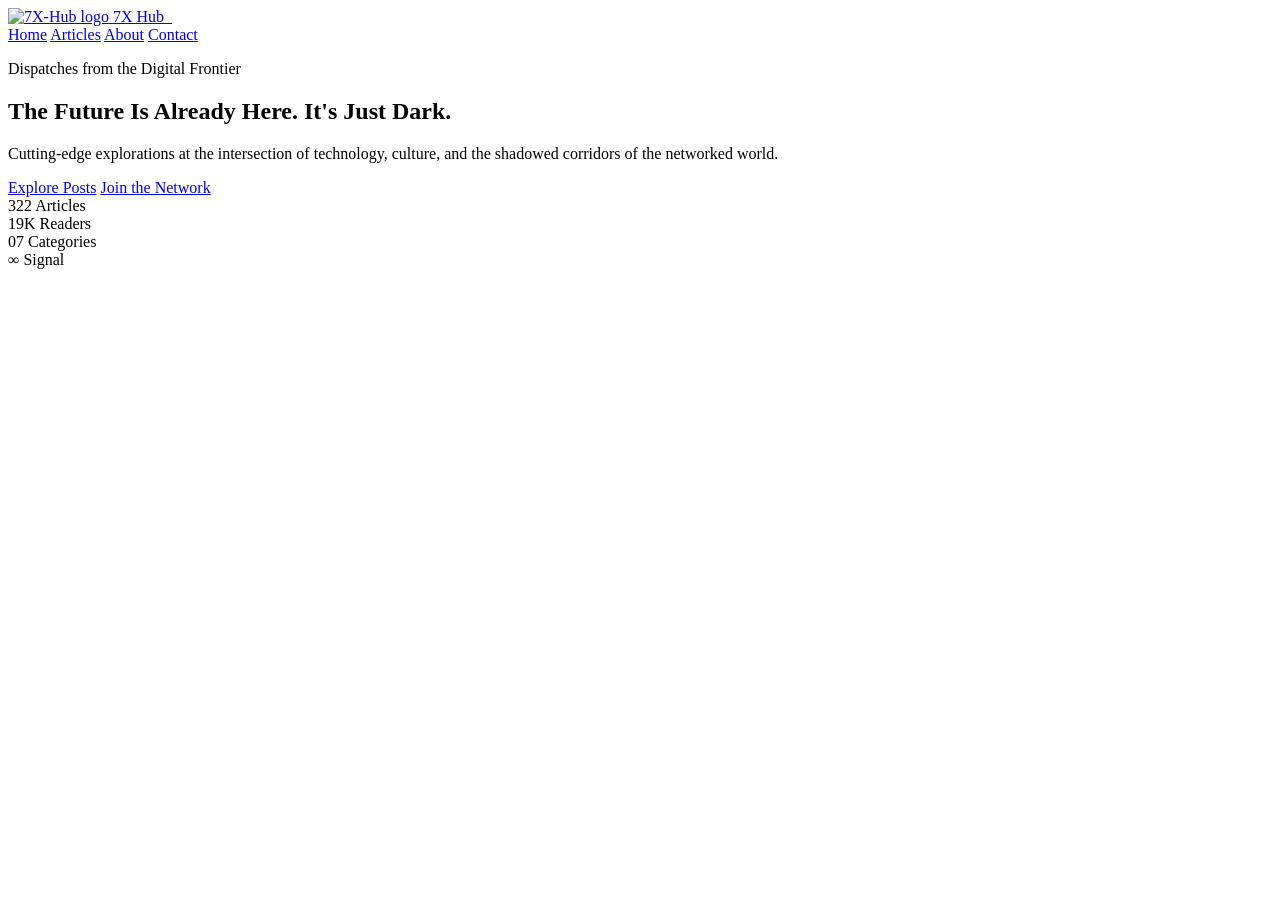
==== index.html @ 9448e5d7 "Add initial HTML structure for 7X Hub landing page" ====
<!DOCTYPE html>
<html lang="en">

<head>
    <meta charset="UTF-8">
    <meta name="viewport" content="width=device-width, initial-scale=1.0">
    <title>7X Hub</title>

    <link rel="stylesheet" href="assets/CSS/style.css">
</head>

<body>
    <!-- Header -->
    <header class="site-header">
        <div class="container">
            <div class="header-inner">
                <a href="index.html" class="site-logo">
                    <img src="assets/images/X-Core-V1.png" alt="7X-Hub logo">
                    7X Hub<span>_</span>
                </a>
                <nav class="site-nav" id="siteNav">
                    <a href="index.html" class="nav-link active">Home</a>
                    <a href="article.html" class="nav-link">Articles</a>
                    <a href="#" class="nav-link">About</a>
                    <a href="contact.html" class="nav-cta">Contact</a>
                </nav>
            </div>
        </div>
    </header>

    <main>
        <!-- Hero -->
        <section class="hero">
            <div class="container" style="position:relative;">
                <p class="hero-p">Dispatches from the Digital Frontier</p>
                <h1 class="hero-title">
                    <span class="line-dim">The Future</span>
                    <span class="line-accent">Is Already Here.</span>
                    <span class="line-dim">It's Just Dark.</span>
                </h1>
                <p class="hero-subtitle">
                    Cutting-edge explorations at the intersection of technology, culture, and the shadowed corridors of
                    the networked world.
                </p>
                <div class="hero-actions">
                    <a href="#" class="btn btn-primary btn-arrow">Explore Posts</a>
                    <a href="contact.html" class="btn btn-ghost">Join the Network</a>
                </div>
                <div class="hero-stats">

                    <div class="stat-item">
                        <span class="stat-value">322</span>
                        <span class="stat-label">Articles</span>
                    </div>

                    <div class="stat-item">
                        <span class="stat-value">19K</span>
                        <span class="stat-label">Readers</span>
                    </div>

                    <div class="stat-item">
                        <span class="stat-value">07</span>
                        <span class="stat-label">Categories</span>
                    </div>

                    <div class="stat-item">
                        <span class="stat-value">∞</span>
                        <span class="stat-label">Signal</span>
                    </div>
                </div>
            </div>
        </section>

    </main>

</body>

</html>
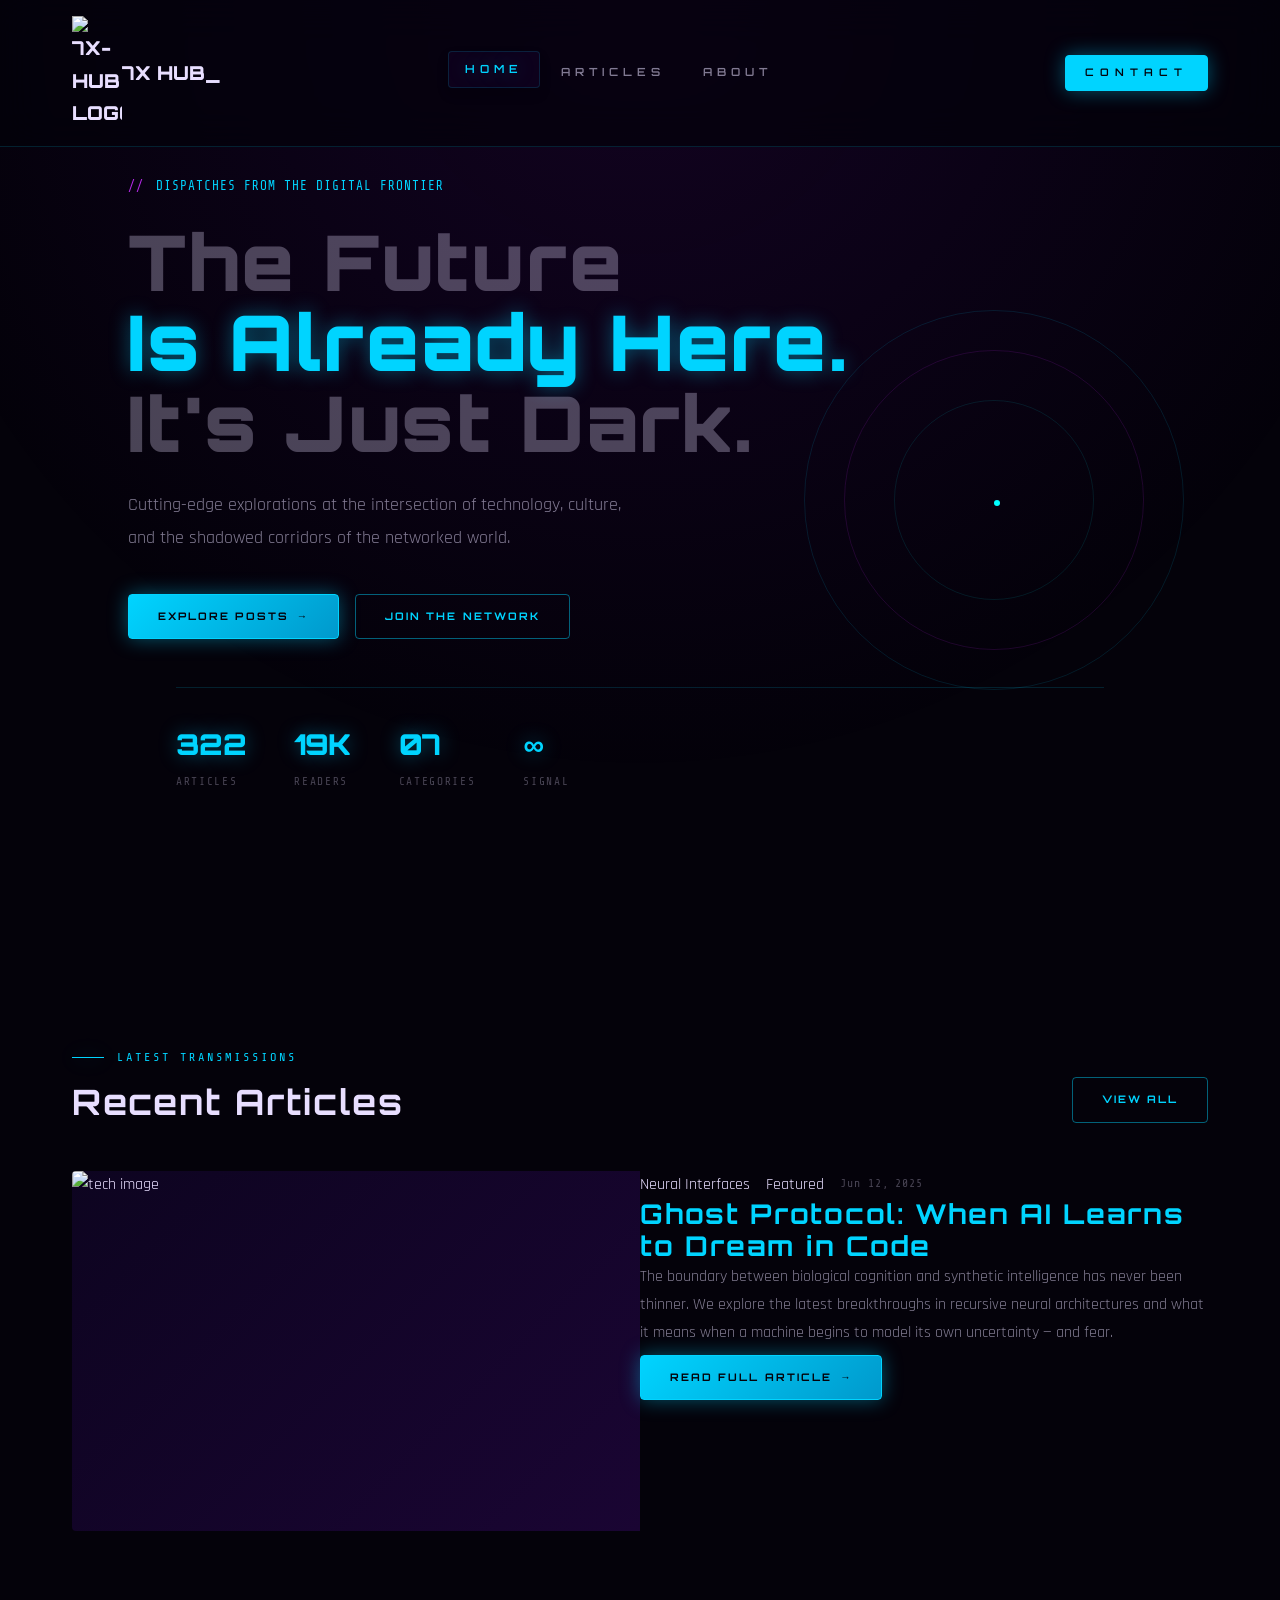
==== commit 33432940: "Add new styles for hero and posts sections, update logo paths, and remove unused images" ====
--- a/index.html
+++ b/index.html
@@ -7,6 +7,7 @@
     <title>7X Hub</title>
 
     <link rel="stylesheet" href="assets/CSS/style.css">
+    <link rel="stylesheet" href="assets/CSS/index.css">
 </head>
 
 <body>
@@ -15,7 +16,7 @@
         <div class="container">
             <div class="header-inner">
                 <a href="index.html" class="site-logo">
-                    <img src="assets/images/X-Core-V1.png" alt="7X-Hub logo">
+                    <img src="assets/images/logo/X-Core-V1.png" alt="7X-Hub logo">
                     7X Hub<span>_</span>
                 </a>
                 <nav class="site-nav" id="siteNav">
@@ -34,8 +35,8 @@
             <div class="container" style="position:relative;">
                 <p class="hero-p">Dispatches from the Digital Frontier</p>
                 <h1 class="hero-title">
-                    <span class="line-dim">The Future</span>
-                    <span class="line-accent">Is Already Here.</span>
+                    <span class="line-dim">The Future</span><br>
+                    <span class="line-accent">Is Already Here.</span><br>
                     <span class="line-dim">It's Just Dark.</span>
                 </h1>
                 <p class="hero-subtitle">
@@ -47,7 +48,6 @@
                     <a href="contact.html" class="btn btn-ghost">Join the Network</a>
                 </div>
                 <div class="hero-stats">
-
                     <div class="stat-item">
                         <span class="stat-value">322</span>
                         <span class="stat-label">Articles</span>
@@ -68,8 +68,52 @@
                         <span class="stat-label">Signal</span>
                     </div>
                 </div>
+
+                <!-- Rings -->
+                <div class="hero-decor">
+                    <div class="hero-decor-circle"></div>
+                    <div class="hero-decor-circle"></div>
+                    <div class="hero-decor-circle"></div>
+                    <div class="hero-decor-dot"></div>
+                </div>
             </div>
         </section>
+
+        <!-- POSTS -->
+        <section class="posts-section" id="latest">
+            <div class="container">
+                <div class="section-header">
+                    <div>
+                        <p class="section-label">Latest Transmissions</p>
+                        <h2 class="section-title">Recent Articles</h2>
+                    </div>
+                    <a href="#" class="btn btn-ghost">View All</a>
+                </div>
+
+                <!-- Featured Post -->
+                <article class="featured-post glass-card">
+                    <img class="post-image" src="assets/images/image1.png" alt="tech image">
+                    <div class="p\ost-body">
+                        <div class="post-meta">
+                            <span class="tag tag-blue">Neural Interfaces</span>
+                            <span class="tag tag-purple">Featured</span>
+                            <time class="post-date" datetime="2025-06-12">Jun 12, 2025</time>
+                        </div>
+                        <h2 class="post-title">
+                            <a href="article.html">Ghost Protocol: When AI Learns to Dream in Code</a>
+                        </h2>
+                        <p class="post-excerpt">
+                            The boundary between biological cognition and synthetic intelligence has never been thinner.
+                            We explore the latest breakthroughs in recursive neural architectures and what it means when
+                            a machine begins to model its own uncertainty — and fear.
+                        </p>
+                        <a href="article.html" class="btn btn-primary btn-arrow"
+                            style="align-self:flex-start;margin-top:0.5rem;">Read Full Article</a>
+                    </div>
+                </article>
+            </div>
+        </section>
+
 
     </main>
 
--- a/assets/CSS/style.css
+++ b/assets/CSS/style.css
@@ -0,0 +1,305 @@
+@import url('https://fonts.googleapis.com/css2?family=Orbitron:wght@400;600;700;900&family=Rajdhani:wght@300;400;500;600&family=Share+Tech+Mono&display=swap');
+
+:root {
+    --color-7x-purple: #6A0DAD;
+    --color-7x-purple-light: #B829EA;
+    --color-7x-blue: #00D4FF;
+    --color-7x-cyan: #00FFFF;
+
+    --bg-void: #04020A;
+    --bg-deep: #07040F;
+    --bg-surface: #0D0818;
+    --glass-bg: rgba(106, 13, 173, 0.08);
+    --glass-border: rgba(0, 212, 255, 0.15);
+    --glass-border-hover: rgba(0, 212, 255, 0.45);
+    --text-primary: #E8DEFF;
+    --text-secondary: rgba(232, 222, 255, 0.55);
+    --text-muted: rgba(232, 222, 255, 0.3);
+    --glow-blue: 0 0 20px rgba(0, 212, 255, 0.4);
+    --glow-blue-strong: 0 0 40px rgba(0, 212, 255, 0.6), 0 0 80px rgba(0, 212, 255, 0.2);
+    --glow-purple: 0 0 30px rgba(184, 41, 234, 0.3);
+    --glow-cyan: 0 0 20px rgba(0, 255, 255, 0.4);
+
+    --font-display: 'Orbitron', sans-serif;
+    --font-body: 'Rajdhani', sans-serif;
+    --font-mono: 'Share Tech Mono', monospace;
+
+    --transition: 0.3s cubic-bezier(0.4, 0, 0.2, 1);
+    --radius: 4px;
+}
+
+* {
+    margin: 0;
+    padding: 0;
+    box-sizing: border-box;
+}
+
+html {
+    scroll-behavior: smooth;
+    font-size: 16px;
+}
+
+body {
+    background-color: var(--bg-void);
+    color: var(--text-primary);
+    font-family: var(--font-body);
+    font-weight: 400;
+    line-height: 1.7;
+    min-height: 100vh;
+    overflow-x: hidden;
+}
+
+/* Background Grid Texture */
+body::before {
+    content: '';
+    position: fixed;
+    inset: 0;
+    background-image:
+        linear-gradient(rgba(0, 212, 255, 0.03) 1px, transparent 1px) linear-gradient(90deg, rgba(0, 212, 255, 0.03) 1px, transparent 1px);
+    background-size: 60px 60px;
+    pointer-events: none;
+    z-index: 0;
+}
+
+body::after {
+    content: '';
+    position: fixed;
+    inset: 0;
+    background: radial-gradient(circle at top, rgba(106, 13, 173, 0.15), transparent 70%);
+    pointer-events: none;
+    z-index: 0;
+}
+
+/* Typography */
+h1,
+h2,
+h3,
+h4 {
+    font-family: var(--font-display);
+    font-weight: 700;
+    letter-spacing: 2px;
+    line-height: 1.2;
+}
+
+h1 {
+    font-size: 48px;
+}
+
+h2 {
+    font-size: 35px;
+}
+
+h3 {
+    font-size: 24px;
+}
+
+h4 {
+    font-size: 16px;
+    letter-spacing: 2px;
+}
+
+p {
+    font-size: 8px;
+    color: var(--text-secondary);
+}
+
+a {
+    color: var(--color-7x-blue);
+    text-decoration: none;
+    transition: color var(--transition);
+}
+
+a:hover {
+    color: var(--color-7x-cyan);
+}
+
+/* Layout */
+
+.container {
+    width: 100%;
+    max-width: 1200px;
+    margin: 0 auto;
+    padding: 0 2rem;
+}
+
+main {
+    position: relative;
+    z-index: 1;
+    padding-top: 5rem;
+}
+
+/* Header */
+.site-header {
+    position: fixed;
+    top: 0;
+    left: 0;
+    right: 0;
+    z-index: 100;
+    padding: 16px 0;
+    background: rgba(4, 2, 10, 0.7);
+    backdrop-filter: blur(20px);
+    border-bottom: 1px solid var(--glass-border);
+}
+
+.header-inner {
+    display: flex;
+    align-items: center;
+    justify-content: space-between;
+    gap: 2rem;
+}
+
+.site-logo {
+    font-family: var(--font-display);
+    font-size: 1.2rem;
+    font-weight: 900;
+    color: var(--text-primary);
+    text-transform: uppercase;
+    display: flex;
+    align-items: center;
+    /* gap: 0.6rem; */
+}
+
+.site-logo img {
+    width: 100%;
+    max-width: 50px;
+    /* filter: drop-shadow(0 0 12px var(--glow-blue)); */
+}
+
+.site-nav {
+    display: flex;
+    align-items: center;
+    gap: 0.25rem;
+}
+
+.nav-link {
+    font-family: var(--font-display);
+    font-size: 0.7rem;
+    font-weight: 600;
+    letter-spacing: 5px;
+    text-transform: uppercase;
+    color: var(--text-secondary);
+    padding: 0.5rem 1rem;
+    border: 1px solid transparent;
+    border-radius: var(--radius);
+    transition: all var(--transition);
+    position: relative;
+}
+
+.nav-link:hover,
+.nav-link.active {
+    color: var(--color-7x-blue);
+    background: var(--glass-bg);
+    border-color: var(--glass-border);
+    text-shadow: var(--glow-blue);
+    transform: translateY(-3px);
+    box-shadow: 0 6px 12px rgba(0, 0, 0, 0.15);
+}
+
+.nav-cta {
+    font-family: var(--font-display);
+    font-size: 0.65rem;
+    font-weight: 600;
+    letter-spacing: 6px;
+    text-transform: uppercase;
+    color: var(--bg-void);
+    background: var(--color-7x-blue);
+    padding: 0.5rem 1.2rem;
+    border-radius: var(--radius);
+    border: 1px solid var(--color-7x-blue);
+    transition: all var(--transition);
+    box-shadow: var(--glow-blue);
+    margin-left: 17rem;
+}
+
+.nav-cta:hover {
+    background: transparent;
+    color: var(--color-7x-blue);
+    box-shadow: var(--glow-blue-strong);
+}
+
+/* =========================== */
+/*     SECTION LABEL           */
+/* =========================== */
+.section-label {
+    font-family: var(--font-mono);
+    font-size: 0.75rem;
+    letter-spacing: 0.25em;
+    text-transform: uppercase;
+    color: var(--color-7x-blue);
+    display: flex;
+    align-items: center;
+    gap: 0.8rem;
+    margin-bottom: 0.8rem;
+}
+
+.section-label::before {
+    content: '';
+    display: block;
+    width: 2rem;
+    height: 1px;
+    background: var(--color-7x-blue);
+    box-shadow: var(--glow-blue);
+}
+
+/* =========================== */
+/*     BUTTONS                 */
+/* =========================== */
+.btn {
+    display: inline-flex;
+    align-items: center;
+    gap: 0.5rem;
+    font-family: var(--font-display);
+    font-size: 0.65rem;
+    font-weight: 700;
+    letter-spacing: 0.2em;
+    text-transform: uppercase;
+    padding: 0.8rem 1.8rem;
+    border-radius: var(--radius);
+    cursor: pointer;
+    transition: all var(--transition);
+    position: relative;
+    overflow: hidden;
+}
+
+.btn::before {
+    content: '';
+    position: absolute;
+    inset: 0;
+    background: linear-gradient(135deg, rgba(255, 255, 255, 0.05), transparent);
+    opacity: 0;
+    transition: opacity var(--transition);
+}
+
+.btn:hover::before {
+    opacity: 1;
+}
+
+.btn-primary {
+    background: linear-gradient(135deg, var(--color-7x-blue), #0099CC);
+    color: var(--bg-void);
+    border: 1px solid var(--color-7x-blue);
+    box-shadow: var(--glow-blue);
+}
+
+.btn-primary:hover {
+    box-shadow: var(--glow-blue-strong);
+    transform: translateY(-1px);
+    color: var(--bg-void);
+}
+
+.btn-ghost {
+    background: transparent;
+    color: var(--color-7x-blue);
+    border: 1px solid var(--glass-border-hover);
+}
+
+.btn-ghost:hover {
+    border-color: var(--color-7x-blue);
+    background: rgba(0, 212, 255, 0.06);
+    box-shadow: var(--glow-blue);
+    color: var(--color-7x-cyan);
+}
+
+.btn-arrow::after {
+    content: ' →';
+}
--- a/assets/CSS/index.css
+++ b/assets/CSS/index.css
@@ -0,0 +1,206 @@
+/* Hero Section */
+.hero {
+    padding: 6rem;
+    position: relative;
+}
+
+.hero-p {
+    font-family: var(--font-mono);
+    font-size: 0.8rem;
+    letter-spacing: 1px;
+    text-transform: uppercase;
+    color: var(--color-7x-blue);
+    margin-bottom: 1.5rem;
+    display: flex;
+    align-items: center;
+    gap: 0.75rem;
+}
+
+.hero-p::before {
+    content: '//';
+    color: var(--color-7x-purple-light);
+}
+
+.hero-title {
+    font-size: clamp(2.5rem, 6vw, 5rem);
+    font-weight: 900;
+    line-height: 1.05;
+    margin-bottom: 1.5rem;
+}
+
+.hero-title .line-accent {
+    color: var(--color-7x-blue);
+    text-shadow: var(--glow-blue);
+}
+
+.hero-title .line-dim {
+    color: var(--text-muted);
+}
+
+.hero-subtitle {
+    font-size: 1.15rem;
+    color: var(--text-secondary);
+    max-width: 520px;
+    margin-bottom: 2.5rem;
+    line-height: 1.8;
+}
+
+.hero-actions {
+    display: flex;
+    gap: 1rem;
+    flex-wrap: wrap;
+}
+
+.hero-decor {
+    position: absolute;
+    right: 0;
+    top: 50%;
+    transform: translateY(-50%);
+    width: 380px;
+    height: 380px;
+    pointer-events: none;
+}
+
+.hero-decor-circle {
+    position: absolute;
+    border-radius: 50%;
+    border: 1px solid;
+}
+
+.hero-decor-circle:nth-child(1) {
+    inset: 0;
+    border-color: rgba(0, 212, 255, 0.12);
+}
+
+.hero-decor-circle:nth-child(2) {
+    inset: 40px;
+    border-color: rgba(184, 41, 234, 0.15);
+}
+
+.hero-decor-circle:nth-child(3) {
+    inset: 90px;
+    border-color: rgba(0, 255, 255, 0.1);
+}
+
+.hero-decor-dot {
+    position: absolute;
+    top: 50%;
+    left: 50%;
+    width: 6px;
+    height: 6px;
+    border-radius: 50%;
+    background-color: var(--color-7x-cyan);
+}
+
+/* State Row */
+.hero-stats {
+    display: flex;
+    gap: 3rem;
+    padding: 2rem 0;
+    border-top: 1px solid var(--glass-border);
+    margin: 3rem;
+    flex-wrap: wrap;
+}
+
+.stat-item {
+    display: flex;
+    flex-direction: column;
+    gap: 0.2rem;
+}
+
+.stat-value {
+    font-family: var(--font-display);
+    font-size: 1.8rem;
+    font-weight: 900;
+    color: var(--color-7x-blue);
+    text-shadow: var(--glow-blue);
+    letter-spacing: -0.02em;
+}
+
+.stat-label {
+    font-family: var(--font-mono);
+    font-size: 0.7rem;
+    letter-spacing: 0.15em;
+    text-transform: uppercase;
+    color: var(--text-muted);
+}
+
+/* ================================= */
+/* Posts Section */
+/* ================================= */
+.posts-section {
+    padding: 5rem 0;
+}
+
+.section-header {
+    display: flex;
+    align-items: flex-end;
+    justify-content: space-between;
+    margin-bottom: 3rem;
+    gap: 2rem;
+    flex-wrap: wrap;
+}
+
+.section-title {
+    margin-bottom: 0;
+}
+
+/* Featured Post */
+.featured-post {
+    display: grid;
+    grid-template-columns: 1fr 1fr;
+    gap: 0;
+    margin-bottom: 3rem;
+    overflow: hidden;
+    border-radius: var(--radius);
+}
+
+.featured-post .post-image {
+    min-height: 360px;
+    width: 100%;
+    background: linear-gradient(135deg, #0D0420, #1A0533);
+    position: relative;
+    overflow: hidden;
+    display: flex;
+    align-items: center;
+    justify-content: center;
+}
+
+.featured-post .post-body {
+    padding: 2.5rem;
+    display: flex;
+    flex-direction: column;
+    justify-content: center;
+    gap: 1rem;
+}
+
+.post-meta {
+    display: flex;
+    align-items: center;
+    gap: 1rem;
+    flex-wrap: wrap;
+}
+
+.post-date {
+    font-family: var(--font-mono);
+    font-size: 0.72rem;
+    color: var(--text-muted);
+    letter-spacing: 0.08em;
+}
+
+.featured-post .post-title {
+    font-size: clamp(1.2rem, 2.5vw, 1.7rem);
+    color: var(--text-primary);
+    transition: color var(--transition);
+}
+
+.featured-post:hover .post-title {
+    color: var(--color-7x-blue);
+    text-shadow: var(--glow-blue);
+}
+
+.post-excerpt {
+    font-size: 1rem;
+    color: var(--text-secondary);
+    line-height: 1.75;
+}
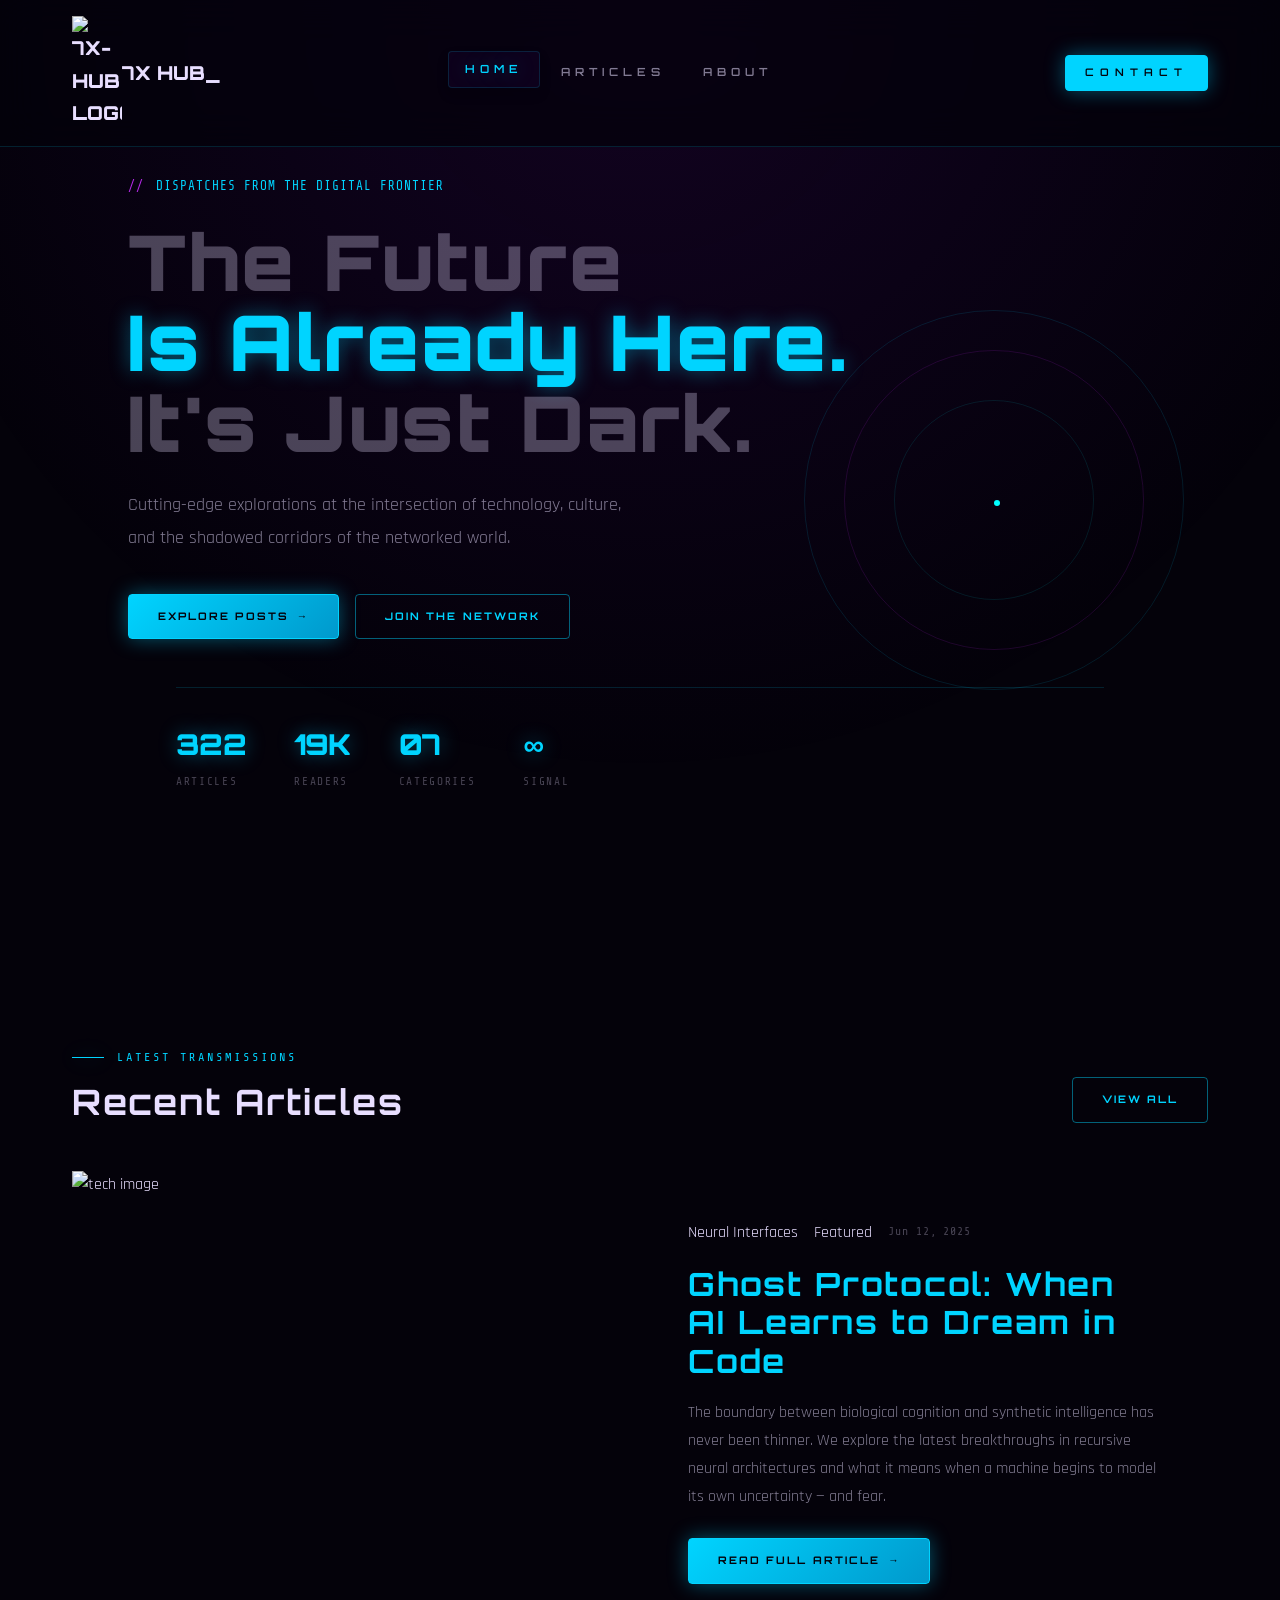
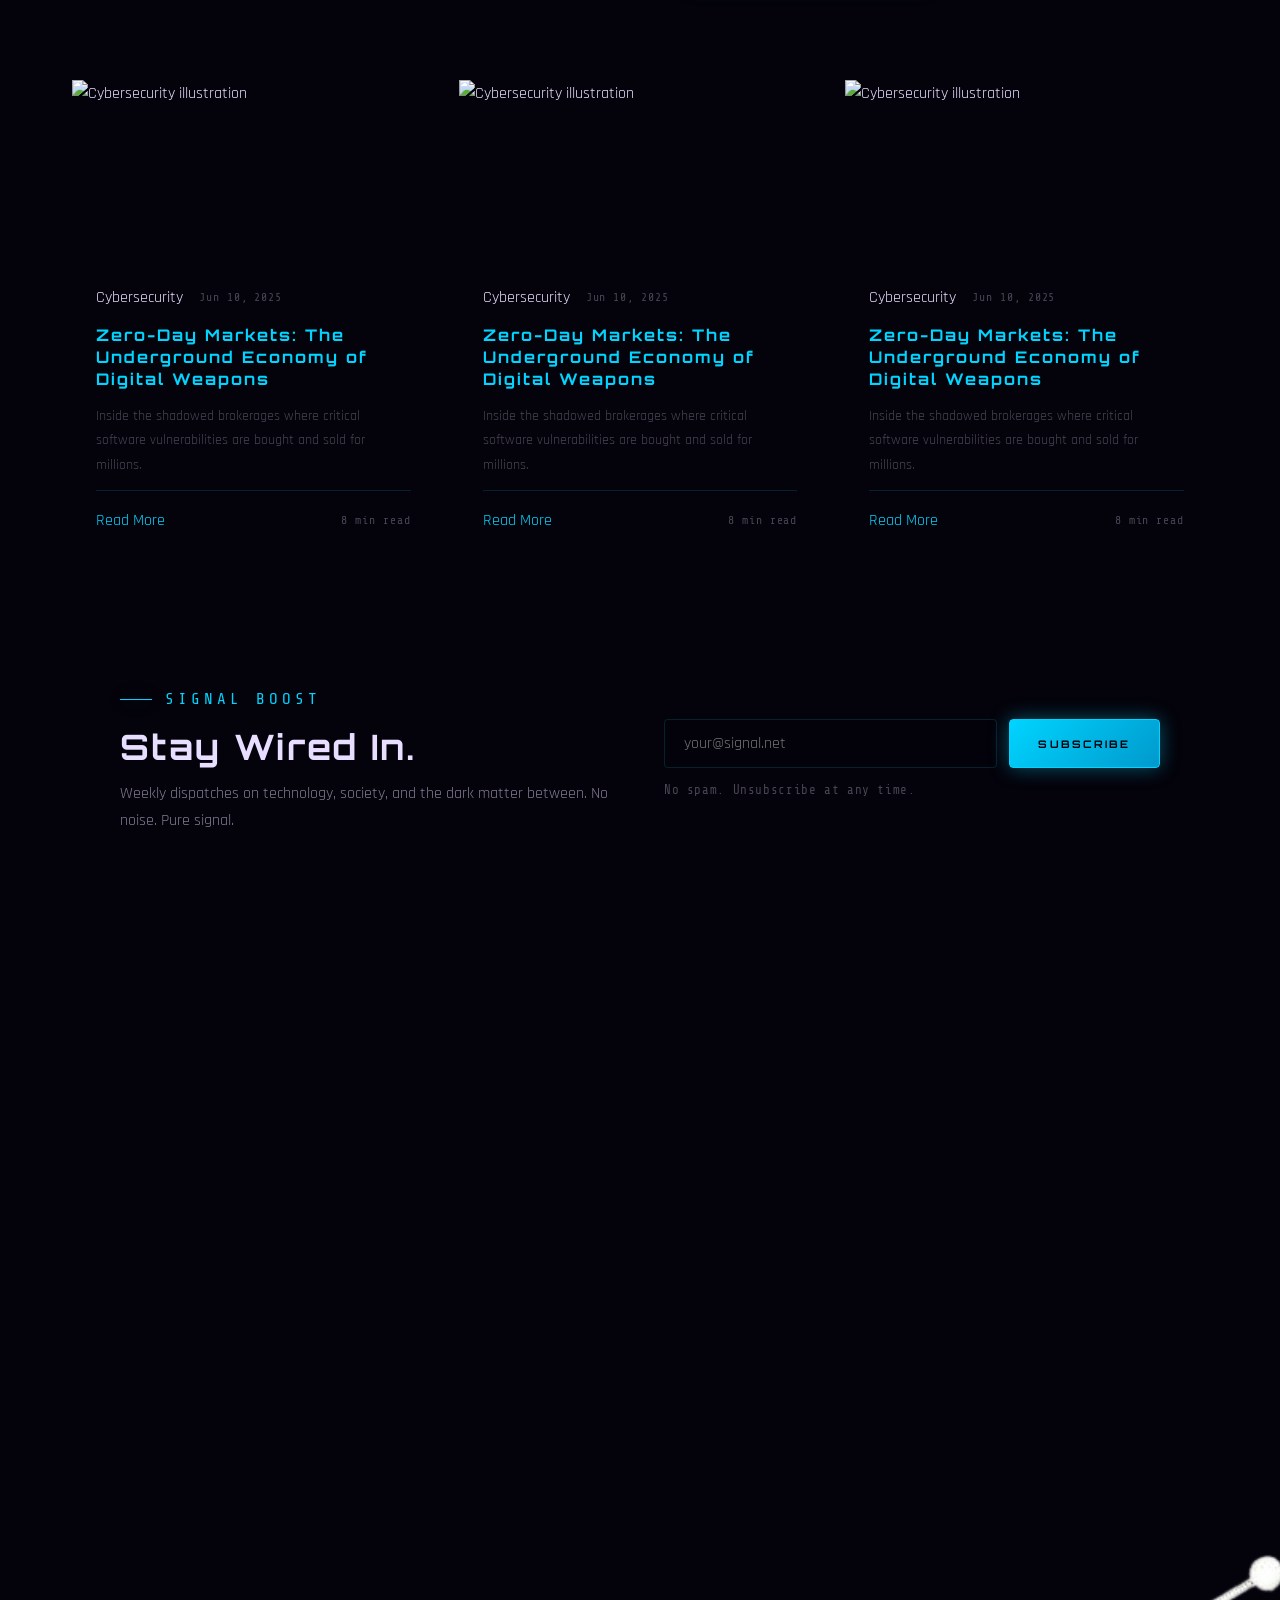
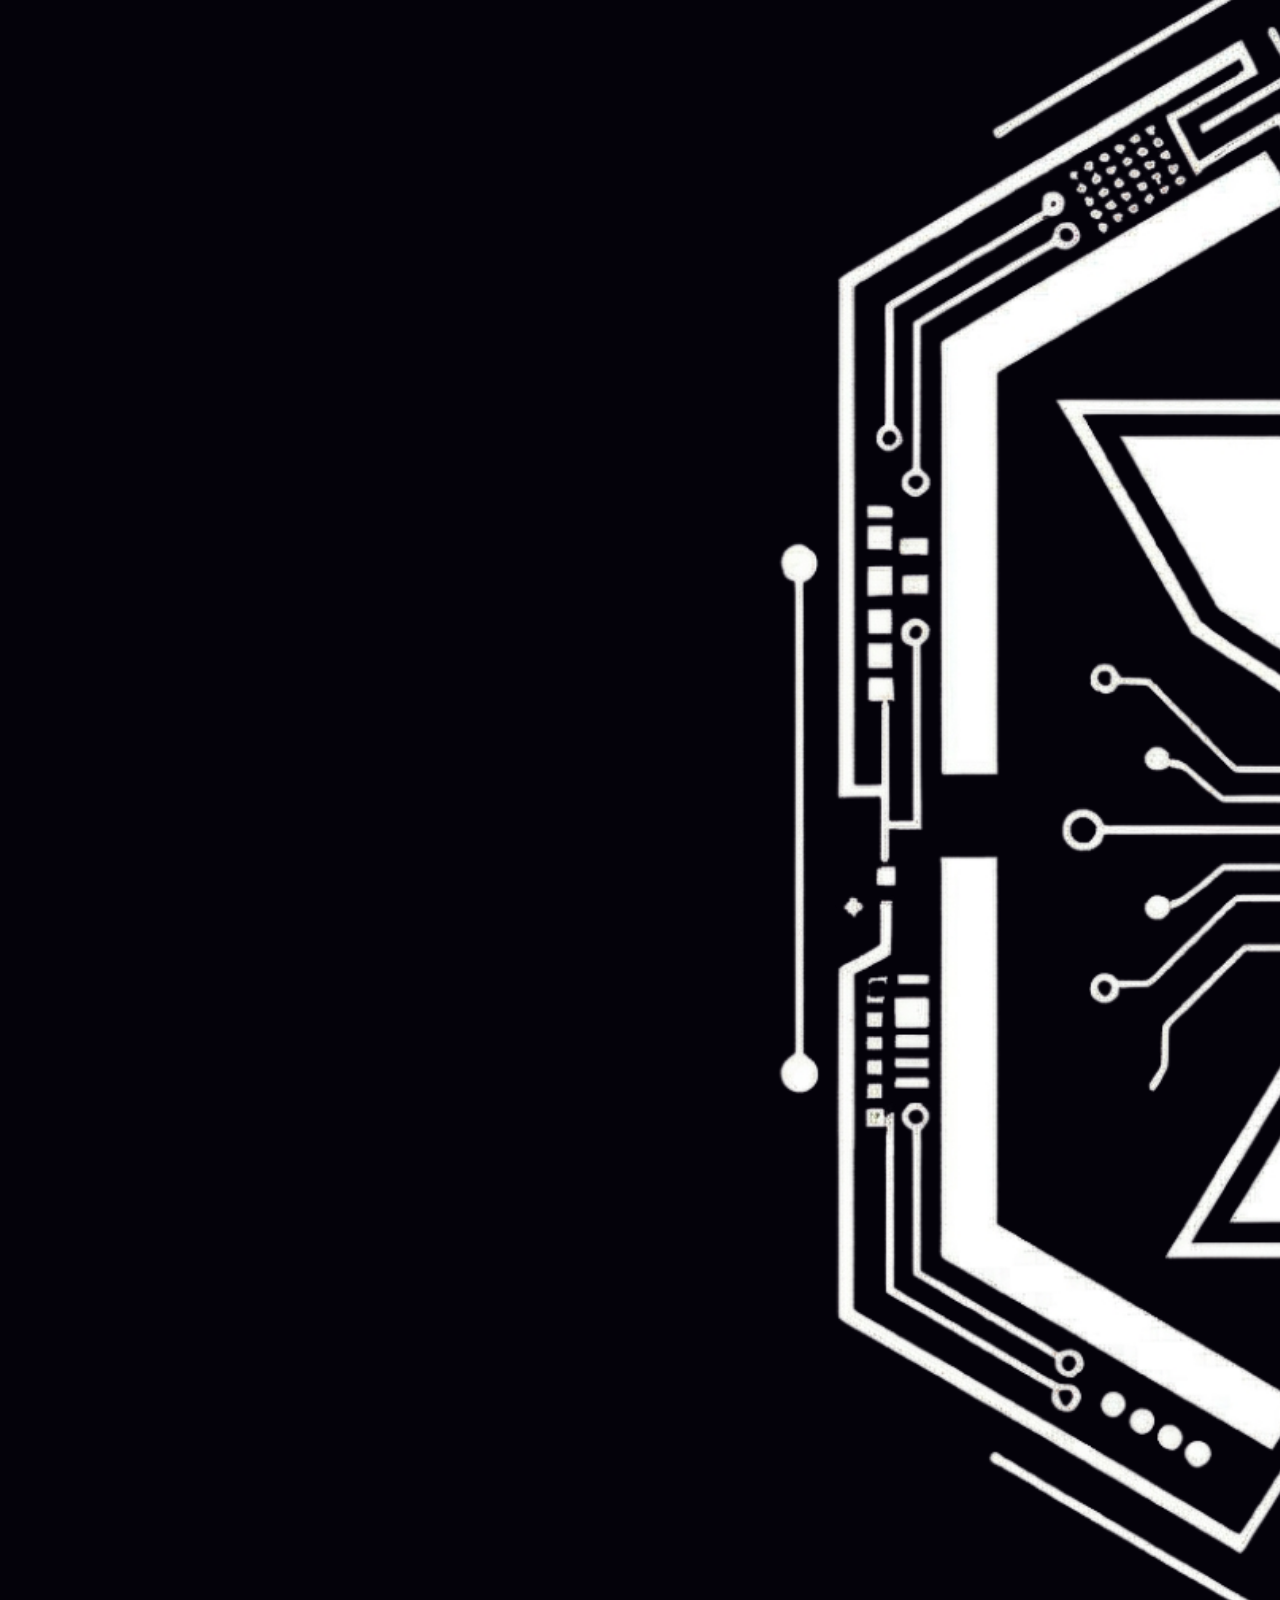
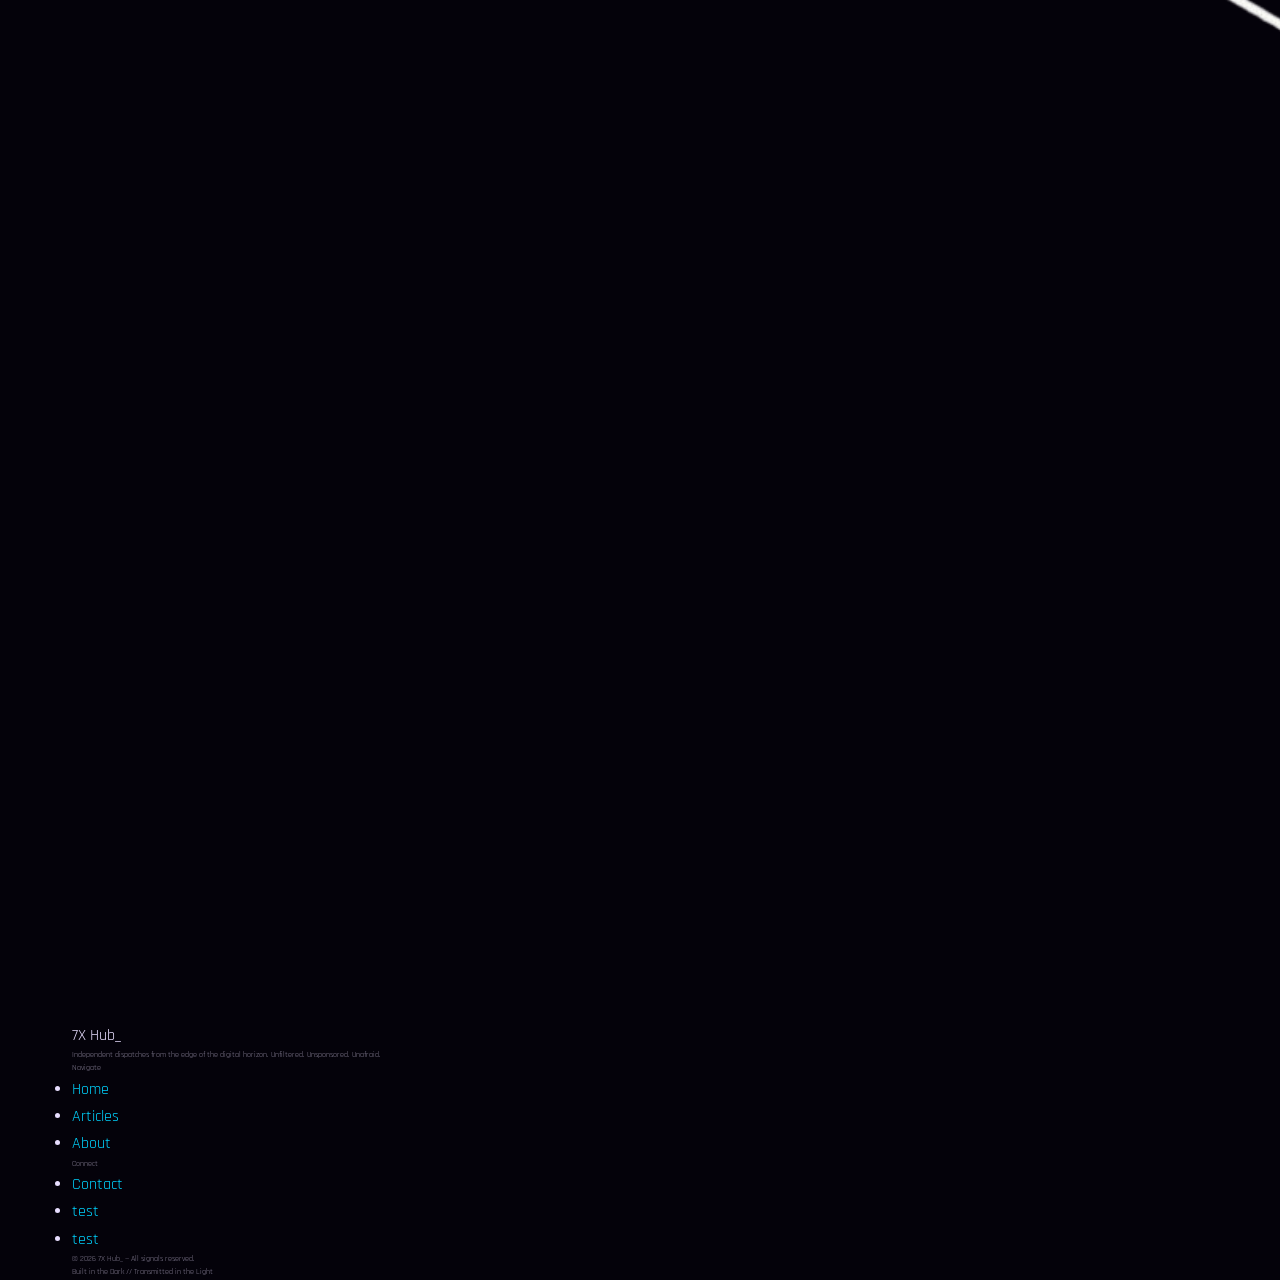
==== commit 777793f1: "Refactor featured post layout, add post grid and newsletter section, and enhance footer structure" ====
--- a/index.html
+++ b/index.html
@@ -93,7 +93,7 @@
                 <!-- Featured Post -->
                 <article class="featured-post glass-card">
                     <img class="post-image" src="assets/images/image1.png" alt="tech image">
-                    <div class="p\ost-body">
+                    <div class="post-body">
                         <div class="post-meta">
                             <span class="tag tag-blue">Neural Interfaces</span>
                             <span class="tag tag-purple">Featured</span>
@@ -111,12 +111,132 @@
                             style="align-self:flex-start;margin-top:0.5rem;">Read Full Article</a>
                     </div>
                 </article>
+                <div class="neon-line"></div>
+
+                <!-- Post Grid -->
+                <div class="post-grid">
+                    <article class="post-card glass-card">
+                        <img src="assets/images/image1.png" alt="Cybersecurity illustration" class="card-image">
+
+                        <div class="card-body">
+                            <div class="post-meta">
+                                <span class="tag tag-cyan">Cybersecurity</span>
+                                <time class="post-date" datetime="2025-06-10">Jun 10, 2025</time>
+                            </div>
+                            <h3 class="card-title">
+                                <a href="article.html">Zero-Day Markets: The Underground Economy of Digital Weapons</a>
+                            </h3>
+                            <p class="card-excerpt">Inside the shadowed brokerages where critical software
+                                vulnerabilities are bought and sold for millions.</p>
+                            <div class="card-footer">
+                                <a href="article.html" class="read-more">Read More</a>
+                                <span class="post-date">8 min read</span>
+                            </div>
+                        </div>
+                    </article>
+
+                    <article class="post-card glass-card">
+                        <img src="assets/images/image1.png" alt="Cybersecurity illustration" class="card-image">
+
+                        <div class="card-body">
+                            <div class="post-meta">
+                                <span class="tag tag-cyan">Cybersecurity</span>
+                                <time class="post-date" datetime="2025-06-10">Jun 10, 2025</time>
+                            </div>
+                            <h3 class="card-title">
+                                <a href="article.html">Zero-Day Markets: The Underground Economy of Digital Weapons</a>
+                            </h3>
+                            <p class="card-excerpt">Inside the shadowed brokerages where critical software
+                                vulnerabilities are bought and sold for millions.</p>
+                            <div class="card-footer">
+                                <a href="article.html" class="read-more">Read More</a>
+                                <span class="post-date">8 min read</span>
+                            </div>
+                        </div>
+                    </article>
+
+                    <article class="post-card glass-card">
+                        <img src="assets/images/image1.png" alt="Cybersecurity illustration" class="card-image">
+
+                        <div class="card-body">
+                            <div class="post-meta">
+                                <span class="tag tag-cyan">Cybersecurity</span>
+                                <time class="post-date" datetime="2025-06-10">Jun 10, 2025</time>
+                            </div>
+                            <h3 class="card-title">
+                                <a href="article.html">Zero-Day Markets: The Underground Economy of Digital Weapons</a>
+                            </h3>
+                            <p class="card-excerpt">Inside the shadowed brokerages where critical software
+                                vulnerabilities are bought and sold for millions.</p>
+                            <div class="card-footer">
+                                <a href="article.html" class="read-more">Read More</a>
+                                <span class="post-date">8 min read</span>
+                            </div>
+                        </div>
+                    </article>
+                </div>
+
+                <!-- Newsletter -->
+                <div class="newsletter-band glass-card">
+                    <div class="newsletter-inner">
+                        <div class="newsletter-text">
+                            <p class="section-label">Signal Boost</p>
+                            <h2>Stay Wired In.</h2>
+                            <p>Weekly dispatches on technology, society, and the dark matter between. No noise. Pure
+                                signal.</p>
+                        </div>
+                        <div>
+                            <div class="newsletter-form">
+                                <input type="email" placeholder="your@signal.net" aria-label="Email address" />
+                                <button class="btn btn-primary">Subscribe</button>
+                            </div>
+                            <p
+                                style="margin-top:0.75rem; font-size:0.78rem; font-family:var(--font-mono); color:var(--text-muted); letter-spacing:0.05em;">
+                                No spam. Unsubscribe at any time.</p>
+                        </div>
+                    </div>
+                </div>
             </div>
         </section>
 
-
     </main>
 
+    <!-- FOOTER -->
+    <footer class="site-footer">
+        <div class="container">
+            <div class="footer-inner">
+                <div class="footer-brand">
+                    <div class="logo">
+                        <img src="assets/images/logo/X-Core-V1-Wh.png" alt="7x logo white">
+                        7X Hub<span>_</span>
+                    </div>
+                    <p>Independent dispatches from the edge of the digital horizon. Unfiltered. Unsponsored. Unafraid.
+                    </p>
+                </div>
+                <div>
+                    <p class="footer-heading">Navigate</p>
+                    <ul class="footer-links">
+                        <li><a href="index.html">Home</a></li>
+                        <li><a href="article.html">Articles</a></li>
+                        <li><a href="#">About</a></li>
+                    </ul>
+                </div>
+                <div>
+                    <p class="footer-heading">Connect</p>
+                    <ul class="footer-links">
+                        <li><a href="contact.html">Contact</a></li>
+                        <li><a href="#">test</a></li>
+                        <li><a href="#">test</a></li>
+                    </ul>
+                </div>
+            </div>
+            <div class="footer-bottom">
+                <p class="footer-copy">© 2026 <span>7X Hub</span>_ — All signals reserved.</p>
+                <p class="footer-copy">Built in the <span>Dark</span> // Transmitted in the <span>Light</span></p>
+            </div>
+        </div>
+    </footer>
+
 </body>
 
 </html>
--- a/assets/CSS/index.css
+++ b/assets/CSS/index.css
@@ -145,33 +145,28 @@
     margin-bottom: 0;
 }
 
-/* Featured Post */
 .featured-post {
     display: grid;
     grid-template-columns: 1fr 1fr;
     gap: 0;
     margin-bottom: 3rem;
-    overflow: hidden;
-    border-radius: var(--radius);
+    border-radius: var(--radius, 8px);
 }
 
 .featured-post .post-image {
+    width: 100%;
+    height: 100%;
     min-height: 360px;
-    width: 100%;
-    background: linear-gradient(135deg, #0D0420, #1A0533);
-    position: relative;
-    overflow: hidden;
-    display: flex;
-    align-items: center;
-    justify-content: center;
+    object-fit: cover;
+    display: block;
 }
 
 .featured-post .post-body {
-    padding: 2.5rem;
+    padding: 3rem;
     display: flex;
     flex-direction: column;
     justify-content: center;
-    gap: 1rem;
+    gap: 1.2rem;
 }
 
 .post-meta {
@@ -189,9 +184,10 @@
 }
 
 .featured-post .post-title {
-    font-size: clamp(1.2rem, 2.5vw, 1.7rem);
+    font-size: clamp(1.5rem, 2.5vw, 2rem);
     color: var(--text-primary);
     transition: color var(--transition);
+    line-height: 1.2;
 }
 
 .featured-post:hover .post-title {
@@ -203,4 +199,108 @@
     font-size: 1rem;
     color: var(--text-secondary);
     line-height: 1.75;
+}
+
+/* ================================= */
+/* Posts Grid                        */
+/* ================================= */
+.post-grid {
+    display: grid;
+    grid-template-columns: repeat(3, 1fr);
+    gap: 1.5rem;
+}
+
+.post-card {
+    display: flex;
+    flex-direction: column;
+    overflow: hidden;
+}
+
+.post-card .card-image {
+    width: 100%;
+    height: 180px;
+    object-fit: cover;
+    display: block;
+}
+
+.post-card .card-body {
+    padding: 1.5rem;
+    display: flex;
+    flex-direction: column;
+    gap: 0.8rem;
+    flex: 1;
+}
+
+.post-card .card-title {
+    font-size: 1rem;
+    color: var(--text-primary);
+    transition: color var(--transition);
+    line-height: 1.4;
+}
+
+.post-card:hover .card-title {
+    color: var(--color-7x-blue);
+}
+
+.post-card .card-excerpt {
+    font-size: 0.9rem;
+    color: var(--text-muted);
+    line-height: 1.7;
+    flex: 1;
+}
+
+.card-footer {
+    display: flex;
+    align-items: center;
+    justify-content: space-between;
+    padding-top: 1rem;
+    border-top: 1px solid var(--glass-border);
+    margin-top: auto;
+}
+
+/* ================================= */
+/*  Newsletter Band                  */
+/* ================================= */
+.newsletter-band {
+    /* padding: 4rem 0; */
+    margin: 5rem 0 0;
+}
+
+.newsletter-inner {
+    display: grid;
+    grid-template-columns: 1fr 1fr;
+    gap: 3rem;
+    align-items: center;
+    padding: 3rem;
+}
+
+.newsletter-text h2 {
+    margin-bottom: 0.75rem;
+}
+
+.newsletter-text p {
+    font-size: 1rem;
+}
+
+.newsletter-form {
+    display: flex;
+    gap: 0.75rem;
+}
+
+.newsletter-form input {
+    flex: 1;
+    background: rgba(4, 2, 10, 0.6);
+    border: 1px solid var(--glass-border);
+    border-radius: var(--radius);
+    padding: 0.8rem 1.2rem;
+    color: var(--text-primary);
+    font-family: var(--font-body);
+    font-size: 1rem;
+    outline: none;
+    transition: border-color var(--transition);
+}
+
+.newsletter-form input:focus {
+    border-color: var(--color-7x-blue);
+    box-shadow: var(--glow-blue);
 }
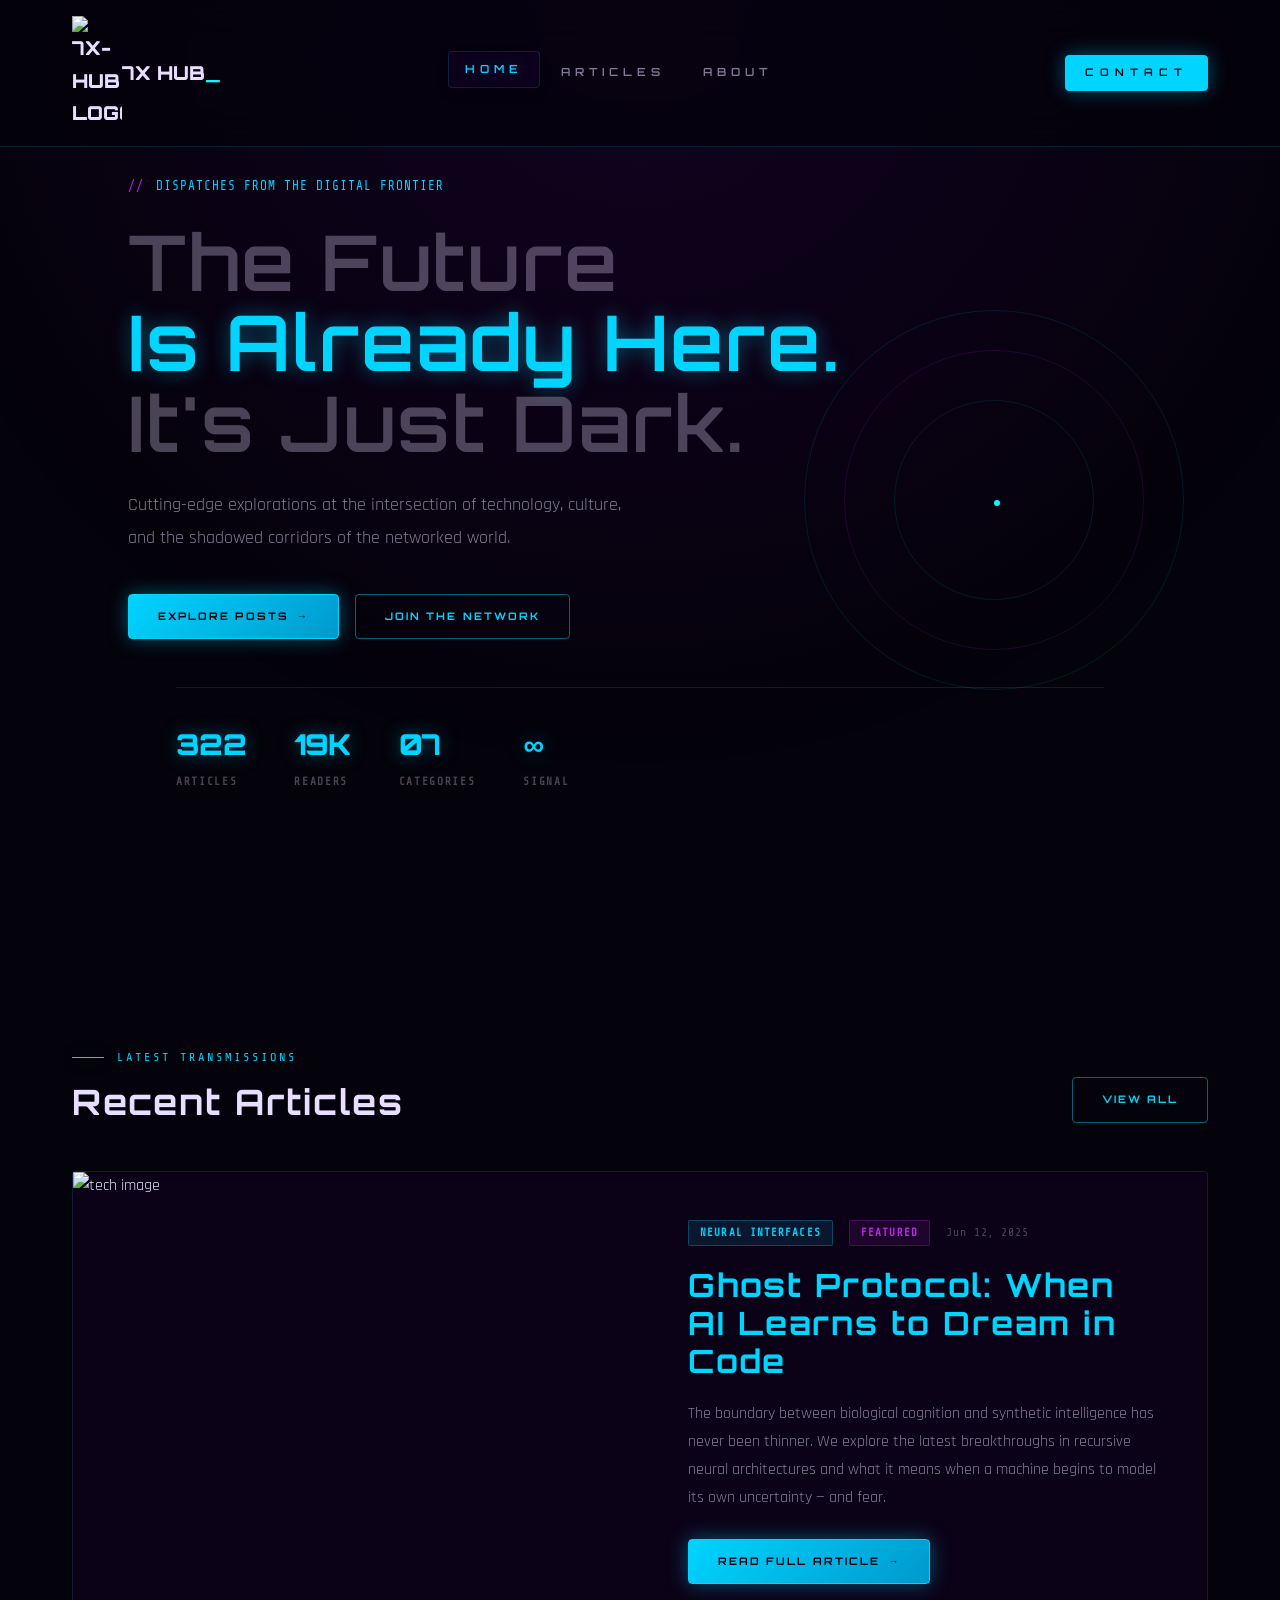
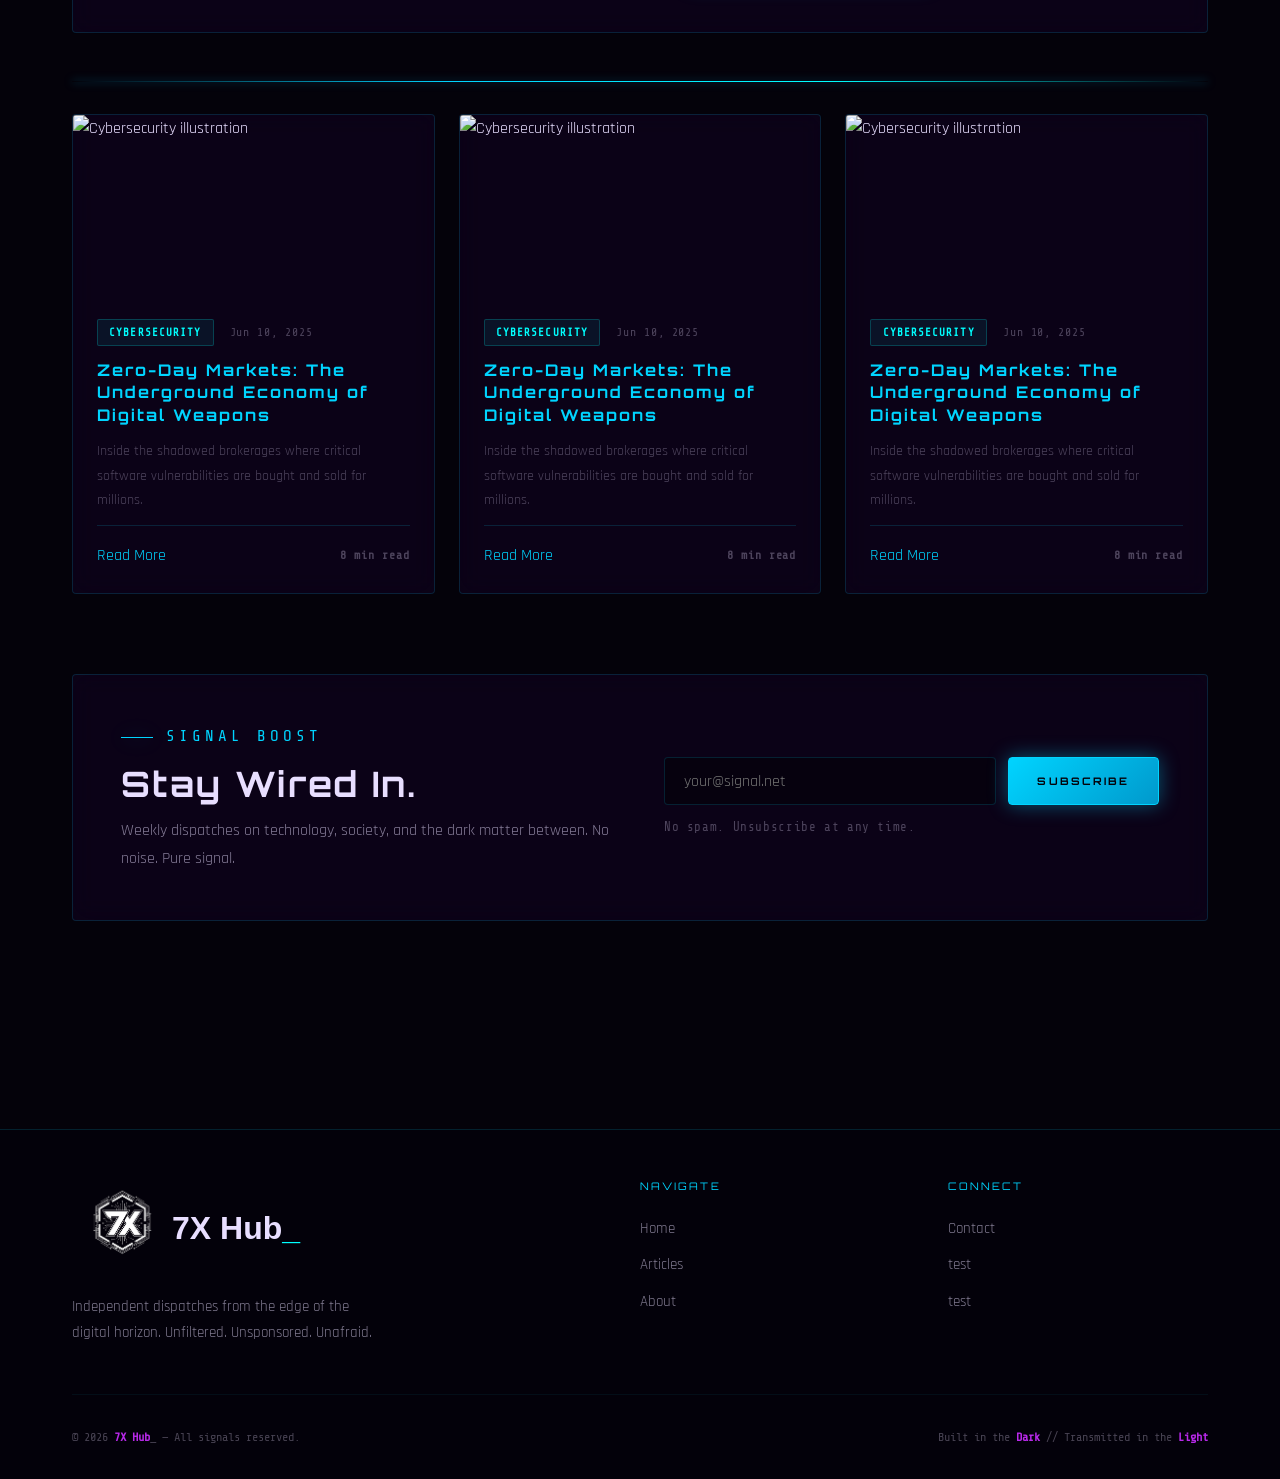
==== commit 88f3be9c: "Add favicon link to the head section of the HTML" ====
--- a/index.html
+++ b/index.html
@@ -8,6 +8,7 @@
 
     <link rel="stylesheet" href="assets/CSS/style.css">
     <link rel="stylesheet" href="assets/CSS/index.css">
+    <link rel="icon" href="assets/images/logo/X-Core-V1-Wh.png">
 </head>
 
 <body>
--- a/assets/CSS/style.css
+++ b/assets/CSS/style.css
@@ -113,6 +113,11 @@
     color: var(--color-7x-cyan);
 }
 
+span {
+    color: var(--color-7x-cyan);
+    font-weight: 600;
+}
+
 /* Layout */
 
 .container {
@@ -302,4 +307,145 @@
 
 .btn-arrow::after {
     content: ' →';
+}
+
+/* =========================== */
+/*     GLASS CARD              */
+/* =========================== */
+.glass-card {
+    background: var(--glass-bg);
+    border: 1px solid var(--glass-border);
+    border-radius: var(--radius);
+    backdrop-filter: blur(12px);
+    -webkit-backdrop-filter: blur(12px);
+    transition: border-color var(--transition), box-shadow var(--transition), transform var(--transition);
+}
+
+.glass-card:hover {
+    border-color: var(--glass-border-hover);
+    box-shadow: var(--glow-blue), inset 0 0 40px rgba(0, 212, 255, 0.03);
+    transform: translateY(-2px);
+}
+
+/* =========================== */
+/*     NEON LINE DECORATION    */
+/* =========================== */
+.neon-line {
+    height: 1px;
+    background: linear-gradient(90deg, transparent, var(--color-7x-blue), var(--color-7x-cyan), transparent);
+    box-shadow: 0 0 8px rgba(0, 212, 255, 0.6);
+    margin: 2rem 0;
+}
+
+/* =========================== */
+/*     TAG                     */
+/* =========================== */
+.tag {
+    font-family: var(--font-mono);
+    font-size: 0.68rem;
+    letter-spacing: 0.1em;
+    padding: 0.2rem 0.7rem;
+    border-radius: 2px;
+    text-transform: uppercase;
+}
+
+.tag-blue {
+    color: var(--color-7x-blue);
+    background: rgba(0, 212, 255, 0.1);
+    border: 1px solid rgba(0, 212, 255, 0.25);
+}
+
+.tag-purple {
+    color: var(--color-7x-purple-light);
+    background: rgba(184, 41, 234, 0.1);
+    border: 1px solid rgba(184, 41, 234, 0.25);
+}
+
+.tag-cyan {
+    color: var(--color-7x-cyan);
+    background: rgba(0, 255, 255, 0.07);
+    border: 1px solid rgba(0, 255, 255, 0.2);
+}
+
+/* =========================== */
+/*     FOOTER                  */
+/* =========================== */
+
+.site-footer {
+    position: relative;
+    z-index: 1;
+    margin-top: 8rem;
+    border-top: 1px solid var(--glass-border);
+    background: rgba(4, 2, 10, 0.8);
+    padding: 3rem 0 2rem;
+}
+
+.footer-inner {
+    display: grid;
+    grid-template-columns: 2fr 1fr 1fr;
+    gap: 3rem;
+    margin-bottom: 3rem;
+}
+
+
+.footer-brand .logo {
+    display: flex;
+    align-items: center;
+    font-size: 2rem;
+    font-weight: 600;
+}
+
+.footer-brand .logo img {
+    width: 100%;
+    max-width: 100px;
+}
+
+.footer-brand p {
+    margin-top: 1rem;
+    font-size: 0.95rem;
+    max-width: 300px;
+}
+
+.footer-heading {
+    font-family: var(--font-display);
+    font-size: 0.65rem;
+    letter-spacing: 0.2em;
+    text-transform: uppercase;
+    color: var(--color-7x-blue);
+    margin-bottom: 1.2rem;
+}
+
+.footer-links {
+    list-style: none;
+    display: flex;
+    flex-direction: column;
+    gap: 0.6rem;
+}
+
+.footer-links a {
+    font-size: 0.95rem;
+    color: var(--text-secondary);
+    transition: color var(--transition);
+}
+
+.footer-links a:hover {
+    color: var(--color-7x-cyan);
+}
+
+.footer-bottom {
+    display: flex;
+    align-items: center;
+    justify-content: space-between;
+    padding-top: 2rem;
+    border-top: 1px solid rgba(0, 212, 255, 0.06);
+}
+
+.footer-copy {
+    font-family: var(--font-mono);
+    font-size: 0.75rem;
+    color: var(--text-muted);
+}
+
+.footer-copy span {
+    color: var(--color-7x-purple-light);
 }
